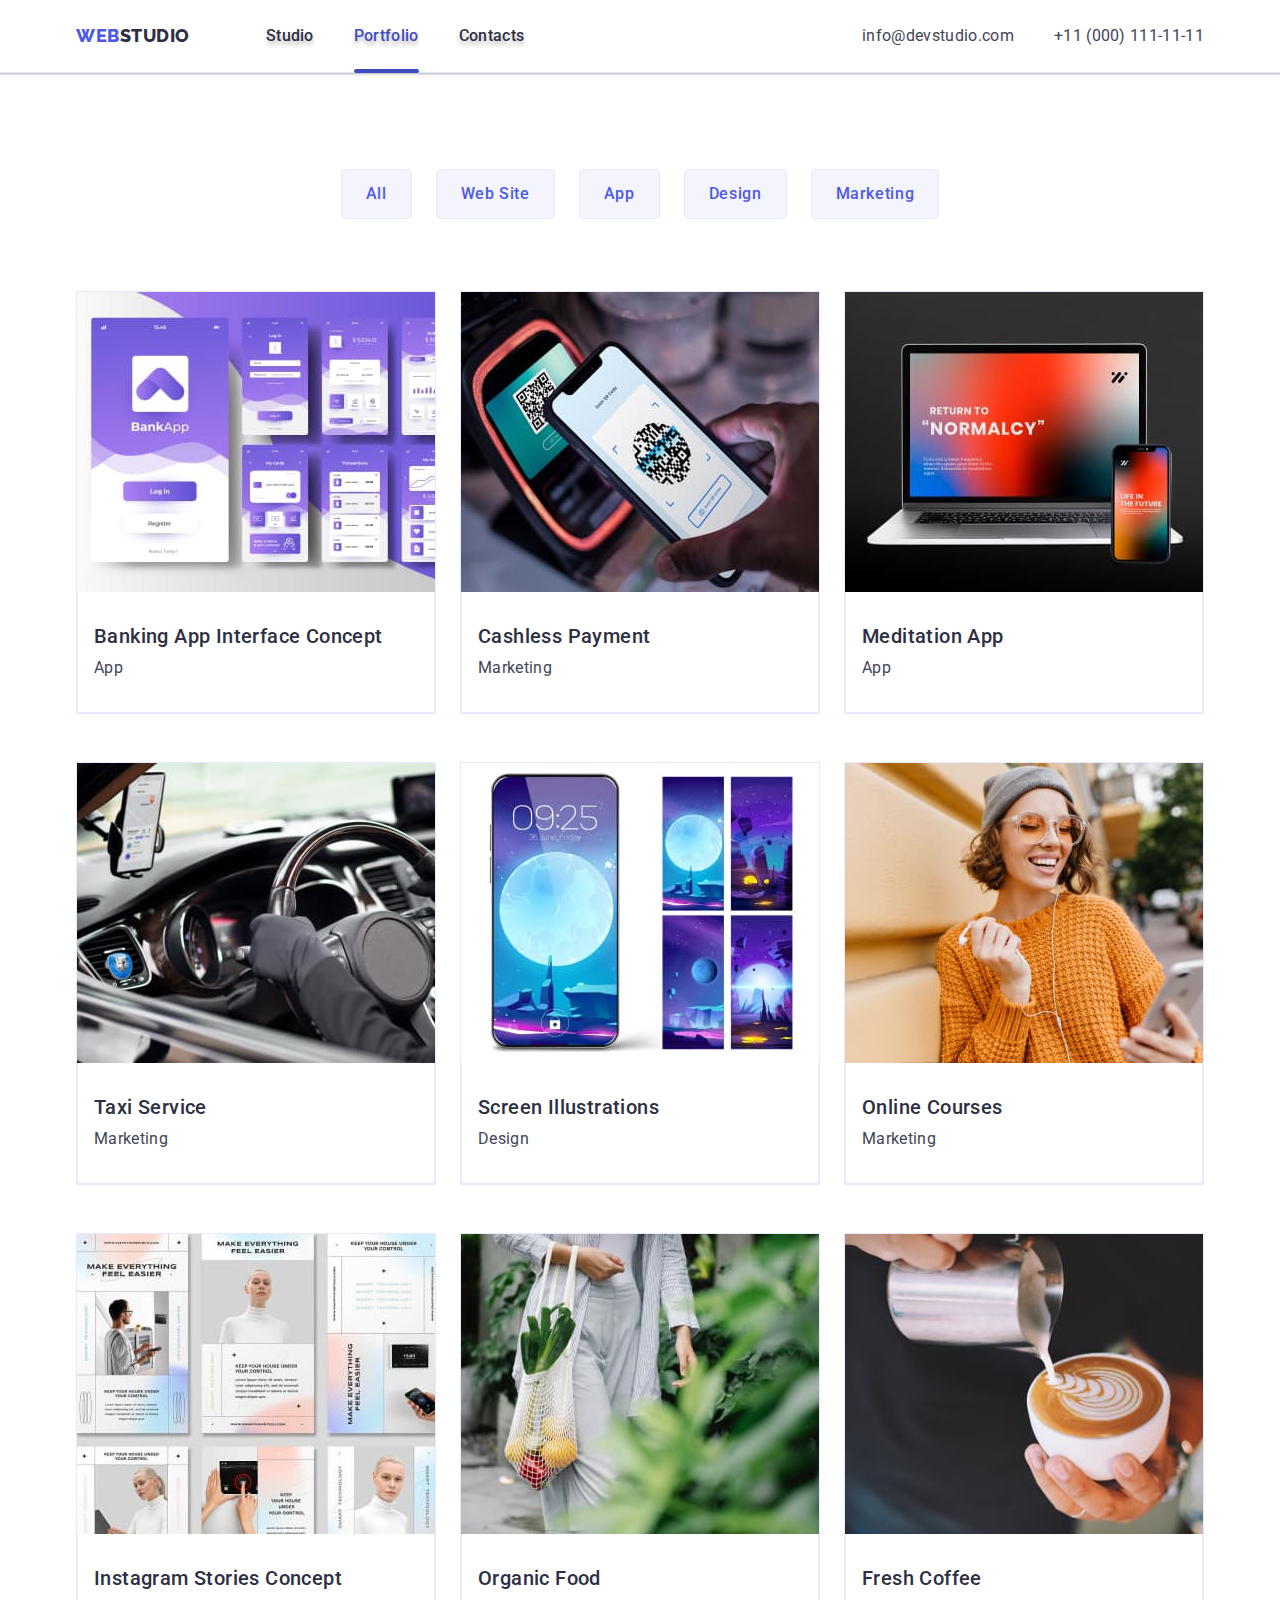
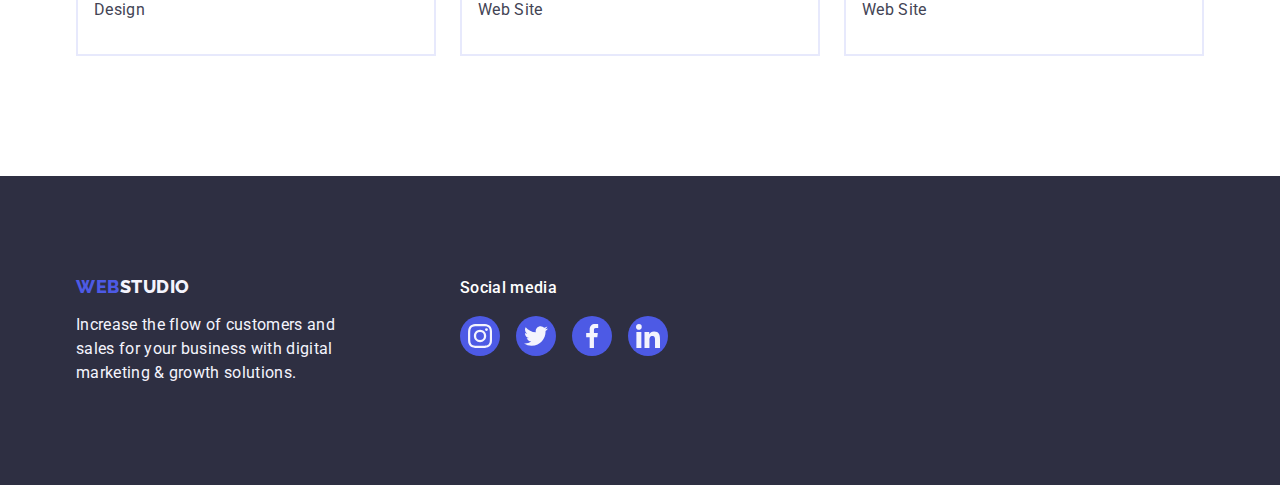
==== portfolio.html @ dc49971d "Initial commit" ====
<!DOCTYPE html>
<html lang="en">
  <head>
    <meta charset="UTF-8" />
    <meta http-equiv="X-UA-Compatible" content="IE=edge" />
    <meta name="viewport" content="width=device-width, initial-scale=1.0" />
    <title>Document</title>
    <link rel="preconnect" href="https://fonts.googleapis.com" />
    <link rel="preconnect" href="https://fonts.gstatic.com" crossorigin />
    <link
      href="https://fonts.googleapis.com/css2?family=Raleway:wght@800&family=Roboto:wght@400;500;700;900&display=swap"
      rel="stylesheet"
    />
    <link
      rel="stylesheet"
      href="https://cdnjs.cloudflare.com/ajax/libs/modern-normalize/1.1.0/modern-normalize.min.css"
    />
    <link rel="stylesheet" href="./css/styles.css" />
  </head>
  <body>
    <!-- Header -->
    <header class="page-header">
      <div class="page-header-container container">
        <nav class="page-navigation">
          <a class="logo link" href="./index.html">Web<span class="logo-style">Studio</span> </a>
          <ul class="site-nav list">
            <li class="menu-item">
              <a href="./index.html" class="menu-link link">Studio</a>
            </li>
            <li class="menu-item">
              <a href="./portfolio.html" class="menu-link active-page link">Portfolio</a>
            </li>
            <li class="menu-item">
              <a href="" class="menu-link link">Contacts</a>
            </li>
          </ul>
        </nav>
        <address class="page-address">
          <ul class="list-address list">
            <li><a href="mailto:info@devstudio.com" class="link">info@devstudio.com</a></li>
            <li><a href="tel:+110001111111" class="link">+11 (000) 111-11-11</a></li>
          </ul>
        </address>
      </div>
    </header>
    <main>
      <!-- Section Projects -->
      <section class="projects">
        <div class="container">
          <h1 class="visually-hidden">Projects Menu</h1>
          <ul class="projects-list list">
            <li>
              <button class="project-btn" type="button">All</button>
            </li>
            <li><button class="project-btn" type="button">Web Site</button></li>
            <li><button class="project-btn" type="button">App</button></li>
            <li><button class="project-btn" type="button">Design</button></li>
            <li><button class="project-btn" type="button">Marketing</button></li>
          </ul>
          <ul class="project-items list">
            <li class="portfolio-item">
              <a href="" class="project-item link">
                <div class="project-list-img-wrapper">
                  <img
                    src="./images/portfolio/img1b.jpg"
                    alt="Banking App Interface"
                    width="360"
                    height="300"
                  />
                  <p class="overlay">
                    14 Stylish and User-Friendly App Design Concepts · Task Manager App · Calorie
                    Tracker App · Exotic Fruit Ecommerce App · Cloud Storage App
                  </p>
                </div>
                <div class="portfolio-card-wrapper">
                  <h2 class="subtitle">Banking App Interface Concept</h2>
                  <p class="description-text">App</p>
                </div>
              </a>
            </li>
            <li class="portfolio-item">
              <a href="" class="project-item link">
                <div class="project-list-img-wrapper">
                  <img
                    src="./images/portfolio/img2b.jpg"
                    alt="Cashless Payment"
                    width="360"
                    height="300"
                  />
                  <p class="overlay">
                    14 Stylish and User-Friendly App Design Concepts · Task Manager App · Calorie
                    Tracker App · Exotic Fruit Ecommerce App · Cloud Storage App
                  </p>
                </div>
                <div class="portfolio-card-wrapper">
                  <h2 class="subtitle">Cashless Payment</h2>
                  <p class="description-text">Marketing</p>
                </div>
              </a>
            </li>
            <li class="portfolio-item">
              <a href="" class="project-item link">
                <div class="project-list-img-wrapper">
                  <img
                    src="./images/portfolio/img3b.jpg"
                    alt="Meditation App"
                    width="360"
                    height="300"
                  />
                  <p class="overlay">
                    14 Stylish and User-Friendly App Design Concepts · Task Manager App · Calorie
                    Tracker App · Exotic Fruit Ecommerce App · Cloud Storage App
                  </p>
                </div>
                <div class="portfolio-card-wrapper">
                  <h2 class="subtitle">Meditation App</h2>
                  <p class="description-text">App</p>
                </div>
              </a>
            </li>
            <li class="portfolio-item">
              <a href="" class="project-item link">
                <div class="project-list-img-wrapper">
                  <img
                    src="./images/portfolio/img4b.jpg"
                    alt="Taxi Service"
                    width="360"
                    height="300"
                  />
                  <p class="overlay">
                    14 Stylish and User-Friendly App Design Concepts · Task Manager App · Calorie
                    Tracker App · Exotic Fruit Ecommerce App · Cloud Storage App
                  </p>
                </div>
                <div class="portfolio-card-wrapper">
                  <h2 class="subtitle">Taxi Service</h2>
                  <p class="description-text">Marketing</p>
                </div>
              </a>
            </li>
            <li class="portfolio-item">
              <a href="" class="project-item link">
                <div class="project-list-img-wrapper">
                  <img
                    src="./images/portfolio/img5b.jpg"
                    alt="Screen Illustrations"
                    width="360"
                    height="300"
                  />
                  <p class="overlay">
                    14 Stylish and User-Friendly App Design Concepts · Task Manager App · Calorie
                    Tracker App · Exotic Fruit Ecommerce App · Cloud Storage App
                  </p>
                </div>
                <div class="portfolio-card-wrapper">
                  <h2 class="subtitle">Screen Illustrations</h2>
                  <p class="description-text">Design</p>
                </div>
              </a>
            </li>
            <li class="portfolio-item">
              <a href="" class="project-item link">
                <div class="project-list-img-wrapper">
                  <img
                    src="./images/portfolio/img6b.jpg"
                    alt="Online Courses"
                    width="360"
                    height="300"
                  />
                  <p class="overlay">
                    14 Stylish and User-Friendly App Design Concepts · Task Manager App · Calorie
                    Tracker App · Exotic Fruit Ecommerce App · Cloud Storage App
                  </p>
                </div>
                <div class="portfolio-card-wrapper">
                  <h2 class="subtitle">Online Courses</h2>
                  <p class="description-text">Marketing</p>
                </div>
              </a>
            </li>
            <li class="portfolio-item">
              <a href="" class="project-item link">
                <div class="project-list-img-wrapper">
                  <img
                    src="./images/portfolio/img7b.jpg"
                    alt="Instagram Stories Concept"
                    width="360"
                    height="300"
                  />
                  <p class="overlay">
                    14 Stylish and User-Friendly App Design Concepts · Task Manager App · Calorie
                    Tracker App · Exotic Fruit Ecommerce App · Cloud Storage App
                  </p>
                </div>
                <div class="portfolio-card-wrapper">
                  <h2 class="subtitle">Instagram Stories Concept</h2>
                  <p class="description-text">Design</p>
                </div>
              </a>
            </li>
            <li class="portfolio-item">
              <a href="" class="project-item link">
                <div class="project-list-img-wrapper">
                  <img
                    src="./images/portfolio/img8b.jpg"
                    alt="Organic Food"
                    width="360"
                    height="300"
                  />
                  <p class="overlay">
                    14 Stylish and User-Friendly App Design Concepts · Task Manager App · Calorie
                    Tracker App · Exotic Fruit Ecommerce App · Cloud Storage App
                  </p>
                </div>
                <div class="portfolio-card-wrapper">
                  <h2 class="subtitle">Organic Food</h2>
                  <p class="description-text">Web Site</p>
                </div>
              </a>
            </li>
            <li class="portfolio-item">
              <a href="" class="project-item link">
                <div class="project-list-img-wrapper">
                  <img
                    src="./images/portfolio/img9b.jpg"
                    alt="Fresh Coffee"
                    width="360"
                    height="300"
                  />
                  <p class="overlay">
                    14 Stylish and User-Friendly App Design Concepts · Task Manager App · Calorie
                    Tracker App · Exotic Fruit Ecommerce App · Cloud Storage App
                  </p>
                </div>
                <div class="portfolio-card-wrapper">
                  <h2 class="subtitle">Fresh Coffee</h2>
                  <p class="description-text">Web Site</p>
                </div>
              </a>
            </li>
          </ul>
        </div>
      </section>
    </main>
    <!-- Footer Content -->
    <footer class="footer-block">
      <div class="footer-wrapper container">
        <div class="logo-container">
          <a class="footer-logo link" href="./index.html"
            >Web<span class="footer-logo-style">Studio</span>
          </a>
          <p class="footer-text">
            Increase the flow of customers and sales for your business with digital marketing &
            growth solutions.
          </p>
        </div>
        <div class="social-media-container">
          <p class="social-media-footer">Social media</p>
          <ul class="social-footer-list list">
            <li class="social-list-item">
              <a href="" class="social-list-link-footer">
                <svg class="social-list-icon" aria-label="instagram" width="24" height="24">
                  <use href="./images/icons.svg#icon-instagram"></use>
                </svg>
              </a>
            </li>
            <li class="social-list-item">
              <a href="" class="social-list-link-footer">
                <svg class="social-list-icon" aria-label="twitter" width="24" height="24">
                  <use href="./images/icons.svg#icon-twitter"></use>
                </svg>
              </a>
            </li>
            <li class="social-list-item">
              <a href="" class="social-list-link-footer">
                <svg class="social-list-icon" aria-label="facebook" width="24" height="24">
                  <use href="./images/icons.svg#icon-facebook"></use>
                </svg>
              </a>
            </li>
            <li class="social-list-item">
              <a href="" class="social-list-link-footer">
                <svg class="social-list-icon" aria-label="linkedin" width="24" height="24">
                  <use href="./images/icons.svg#icon-linkedin"></use>
                </svg>
              </a>
            </li>
          </ul>
        </div>
      </div>
    </footer>
  </body>
</html>
---- css/styles.css ----
:root {
  --main-font-family: 'Roboto', sans-serif;
  --secondary-font-family: 'Raleway', sans-serif;
  --color-primary: #4d5ae5;
  --color-pressed: #404bbf;
  --color-dark: #2e2f42;
  --color-success: #31d0aa;
  --color-primary-text: #434455;
  --color-subtle-text: #8e8f99;
  --color-accent: #e7e9fc;
  --color-light: #f4f4fd;
  --color-modal-overlay: #f4f4fd;
  --color-hero-background: #2e2f42;
  --color-white-background: #ffffff;
  --color-modal-background: #fcfcfc;
}

body {
  font-family: var(--main-font-family);
  color: var(--color-primary-text);
  background-color: var(--color-white-background);
}

.list {
  list-style: none;
}

button {
  cursor: pointer;
}

.link {
  text-decoration: none;
}

h1,
h2,
h3,
h4,
h5,
p {
  margin-top: 0;
  margin-bottom: 0;
}

ul,
ol {
  margin-top: 0;
  margin-bottom: 0;
  padding-left: 0;
}

img {
  display: block;
}

/* ===============Components=============== */

.container {
  width: 1158px;
  padding: 0 15px;
  margin: 0 auto;
}

.visually-hidden {
  position: absolute;
  width: 1px;
  height: 1px;
  margin: -1px;
  border: 0;
  padding: 0;
  white-space: nowrap;
  clip-path: inset(100%);
  clip: rect(0 0 0 0);
  overflow: hidden;
}

.section {
  padding-top: 120px;
  padding-bottom: 120px;
}

/* ==================Components=============== */

/* ===================Header================== */
.page-header {
  border-bottom: 1px solid var(--color-accent);
  box-shadow: 0px 2px 1px rgba(46, 47, 66, 0.08), 0px 1px 1px rgba(46, 47, 66, 0.16),
    0px 1px 6px rgba(46, 47, 66, 0.08);
}

.page-header-container {
  display: flex;
  align-items: center;
  justify-content: space-between;
}

.page-navigation {
  display: flex;
  align-items: center;
}

.site-nav {
  display: flex;
  align-items: center;
}

.menu-item:not(:last-child) {
  margin-right: 40px;
}

.list-address {
  display: flex;
  text-align: center;
  gap: 40px;
}

.logo {
  padding: 24px 0;
  font-family: var(--secondary-font-family);
  font-weight: 800;
  font-size: 18px;
  line-height: 1.17;
  letter-spacing: 0.03em;
  text-transform: uppercase;
  color: var(--color-primary);
  display: block;
  text-decoration: none;
  margin-right: 76px;
  align-items: center;
}

.logo-style {
  color: var(--color-dark);
}

.site-nav .link {
  /* color: var(--color-dark); */
  font-weight: 500;
  font-size: 16px;
  line-height: 1.5;
  letter-spacing: 0.02em;
  display: block;
  text-shadow: 0px 4px 4px rgba(0, 0, 0, 0.25);
  transition: color 250ms cubic-bezier(0.4, 0, 0.2, 1);
}

.site-nav .menu-link:not(:last-child) {
  margin-right: 40px;
}

.site-nav .link:hover,
.site-nav .link:focus {
  color: var(--color-pressed);
}

.page-address {
  font-style: normal;
}

.list-address .link {
  font-style: normal;
  font-weight: 400;
  font-size: 16px;
  line-height: 1.5;
  letter-spacing: 0.02em;
  color: var(--color-primary-text);
  transition: color 250ms cubic-bezier(0.4, 0, 0.2, 1);
}

.list-address .link:hover,
.list-address .link:focus {
  color: var(--color-pressed);
}

.menu-link {
  position: relative;
  color: var(--color-dark);
  padding: 24px 0 24px 0;
}
.active-page::after {
  position: absolute;
  content: '';
  width: 100%;
  height: 4px;
  left: 0px;
  bottom: -1px;
  background-color: var(--color-pressed);
  border-radius: 2px;
}

.active-page {
  color: var(--color-pressed);
}

/* ===================Header================== */

/* ===================Hero==================== */

.main-title {
  font-weight: 700;
  font-size: 56px;
  line-height: 1.07;
  text-align: center;
  letter-spacing: 0.02em;
  max-width: 496px;
  color: var(--color-white-background);
  margin-left: auto;
  margin-right: auto;
  margin-bottom: 48px;
}

.hero {
  max-width: 1440px;
  height: 600px;
  background: var(--color-hero-background);
  background-image: linear-gradient(rgba(46, 47, 66, 0.7), rgba(46, 47, 66, 0.7)),
    url('../images/bg.jpg');
  background-repeat: no-repeat;
  background-position: center;
  background-size: cover;
  margin-left: auto;
  margin-right: auto;
  padding-top: 188px;
  padding-bottom: 188px;
}

.modal-open-btn {
  font-family: var(--main-font-family);
  font-weight: 500;
  font-size: 16px;
  line-height: 1.5;
  display: block;
  letter-spacing: 0.04em;
  color: var(--color-white-background);
  background: var(--color-primary);
  border-radius: 4px;
  border: none;
  margin: 48px auto 0 auto;
  min-width: 169px;
  padding: 16px 32px;
  transition: background-color 250ms cubic-bezier(0.4, 0, 0.2, 1);
}

.modal-open-btn:hover,
.modal-open-btn:focus {
  background: var(--color-pressed);
}

/* ===================Hero==================== */

/* ============== Section About ============== */

.about {
  padding: 120px 0;
}

.icon-about {
  display: flex;
  justify-content: center;
  align-items: center;
  background-color: var(--color-light);
  margin-bottom: 8px;
  border-radius: 4px;
  height: 112px;
}

.about-list {
  gap: 24px;
  display: flex;
  align-items: top;
}

.about-list-item {
  width: calc((100% - 72px) / 4);
}

.subtitle {
  font-weight: 500;
  font-size: 20px;
  line-height: 1.2;
  letter-spacing: 0.02em;
  color: var(--color-dark);
  margin-bottom: 8px;
}

.description-text {
  font-weight: 400;
  font-size: 16px;
  line-height: 1.5;
  letter-spacing: 0.02em;
  color: var(--color-primary-text);
}

/* ============== Section About ============== */

/* =========Section What are we doing========= */

.services {
  padding-bottom: 120px;
}

.title {
  font-weight: 700;
  font-size: 36px;
  text-align: center;
  letter-spacing: 0.02em;
  text-transform: capitalize;
  color: var(--color-dark);
  margin-bottom: 72px;
  line-height: 1.1;
}

.list-services {
  gap: 24px;
  display: flex;
  align-items: center;
}

.service-item {
  width: calc((100% - 48px) / 3);
}
/* =========Section What are we doing========= */

/* ============Section Our Team============ */
.team-company {
  background: var(--color-light);
  padding: 120px 0 120px;
}
.subtitle-name {
  font-weight: 500;
  font-size: 20px;
  line-height: 1.2;
  text-align: center;
  letter-spacing: 0.02em;
  color: var(--color-dark);
  margin-bottom: 8px;
}

.position {
  font-weight: 400;
  font-size: 16px;
  line-height: 1.5;
  letter-spacing: 0.02em;
  color: var(--color-primary-text);
}

.team-list-item {
  background: var(--color-white-background);
  flex-basis: calc((100% - 72px) / 4);
  box-shadow: 0px 1px 6px rgba(46, 47, 66, 0.08), 0px 1px 1px rgba(46, 47, 66, 0.16),
    0px 2px 1px rgba(46, 47, 66, 0.08);
  border-radius: 0px 0px 4px 4px;
}

.list-team-company {
  display: flex;
  align-items: center;
  gap: 24px;
  flex-wrap: wrap;
}

.team-card-wrapper {
  text-align: center;
  padding: 32px 0 32px;
}

.social-list {
  display: flex;
  justify-content: center;
  gap: 24px;
  margin-top: 8px;
}

.social-list-link {
  display: flex;
  justify-content: center;
  align-items: center;
  width: 40px;
  height: 40px;
  border-radius: 50%;
  fill: var(--color-light);
  background-color: var(--color-primary);
  transition: background-color 250ms cubic-bezier(0.4, 0, 0.2, 1);
}

.social-list-link:hover,
.social-list-link:focus {
  background-color: var(--color-pressed);
}

/* ============Section Our Team============ */
/* ===========Section Customers============ */

.customer-icon {
  fill: currentColor;
}

.customers {
  padding: 120px 0;
}

.customers-list {
  display: flex;
  justify-content: center;
  align-items: center;
  gap: 24px;
}

.customer-link {
  display: flex;
  justify-content: center;
  align-items: center;
  border: 1px solid var(--color-subtle-text);
  color: var(--color-subtle-text);
  border-radius: 4px;
  padding: 16px 32px;
  height: 100%;
  transition: border-color 250ms cubic-bezier(0.4, 0, 0.2, 1),
    color 250ms cubic-bezier(0.4, 0, 0.2, 1);
}

.customers-link-item {
  width: calc((100% - 120px) / 6);
  background-color: var(--color-white-background);
  height: 88px;
}

.customer-link:hover,
.customer-link:focus {
  border: 1px solid var(--color-pressed);
  color: var(--color-pressed);
}

.customer-link:hover .customer-icon,
.customer-link:focus .customer-icon {
  color: var(--color-pressed);
}

/* ===========Section Customers============ */

/* ============Footer Content============== */
.footer-block {
  background: var(--color-hero-background);
  padding: 100px 0 100px 0;
}

.footer-logo {
  color: var(--color-primary);
  font-family: var(--secondary-font-family);
  font-weight: 800;
  font-size: 18px;
  line-height: 1.17;
  letter-spacing: 0.03em;
  text-transform: uppercase;
  margin-bottom: 16px;
  display: inline-block;
  text-decoration: none;
}

.footer-logo-style {
  color: var(--color-light);
}

.footer-text {
  font-size: 16px;
  line-height: 1.5;
  letter-spacing: 0.02em;
  color: var(--color-light);
  width: 264px;
}

.social-media-footer {
  font-weight: 500;
  font-size: 16px;
  line-height: 1.5;
  letter-spacing: 0.02em;
  color: var(--color-white-background);
  font-family: var(--main-font-family);
  margin-bottom: 16px;
}

.social-footer-list {
  display: flex;
  justify-content: center;
  gap: 16px;
}

.social-list-item {
  width: 40px;
  height: 40px;
}

.social-list-icon {
  fill: var(--color-light);
}

.logo-container {
  margin-right: 120px;
}

.footer-wrapper {
  display: flex;
  align-items: baseline;
}

.social-list-link-footer {
  display: flex;
  justify-content: center;
  align-items: center;
  width: 100%;
  height: 100%;
  border-radius: 50%;
  background-color: var(--color-primary);
  transition: background-color 250ms cubic-bezier(0.4, 0, 0.2, 1);
}

.social-list-link-footer:hover,
.social-list-link-footer:focus {
  background-color: var(--color-success);
}

/* ============Footer Content============ */

/* ===========Section Projects=========== */

.projects-list {
  gap: 24px;
  display: flex;
  margin-bottom: 72px;
  align-items: center;
  justify-content: center;
}

.project-btn {
  font-family: var(--main-font-family);
  color: var(--color-primary);
  font-weight: 500;
  font-size: 16px;
  line-height: 1.5;
  display: flex;
  justify-content: center;
  align-items: center;
  text-align: center;
  letter-spacing: 0.04em;
  padding: 12px 24px;
  background-color: var(--color-modal-overlay);
  border: 1px solid var(--color-accent);
  border-radius: 4px;
  transition: color 250ms cubic-bezier(0.4, 0, 0.2, 1),
    background-color 250ms cubic-bezier(0.4, 0, 0.2, 1),
    border-color 250ms cubic-bezier(0.4, 0, 0.2, 1), box-shadow 250ms cubic-bezier(0.4, 0, 0.2, 1);
}

.project-btn:hover,
.project-btn:focus {
  color: var(--color-white-background);
  background: var(--color-pressed);
  border: 1px solid transparent;
  border-radius: 4px;
  box-shadow: 0px 3px 1px rgba(0, 0, 0, 0.1), 0px 2px 1px rgba(0, 0, 0, 0.08),
    0px 2px 2px rgba(0, 0, 0, 0.12);
}

.portfolio-item {
  width: calc((100% - 48px) / 3);
  border: 1px solid var(--color-accent);
}

.project-items {
  column-gap: 24px;
  row-gap: 48px;
  display: flex;
  align-items: center;
  flex-wrap: wrap;
}

.projects {
  padding: 96px 0 120px;
}

.portfolio-card-wrapper {
  padding: 32px 16px;
  border-bottom: 1px solid var(--color-accent);
  border-left: 1px solid var(--color-accent);
  border-right: 1px solid var(--color-accent);
  border-top: none;
}

.project-item {
  display: block;
  transition: box-shadow 250ms cubic-bezier(0.4, 0, 0.2, 1);
}

.project-item:hover,
.project-item:focus {
  box-shadow: 0px 1px 6px rgba(46, 47, 66, 0.08), 0px 1px 1px rgba(46, 47, 66, 0.16),
    0px 2px 1px rgba(46, 47, 66, 0.08);
}

.project-list-img-wrapper {
  position: relative;
  overflow: hidden;
}

.overlay {
  position: absolute;
  top: 0;
  left: 0;
  width: 100%;
  height: 100%;
  background: var(--color-primary);
  padding: 40px 32px;
  font-family: var(--main-font-family);
  font-style: normal;
  font-weight: 400;
  font-size: 16px;
  line-height: 1.5;
  letter-spacing: 0.02em;
  color: var(--color-modal-overlay);
  transform: translate(0px, 100%);
  transition: transform 250ms cubic-bezier(0.4, 0, 0.2, 1);
}

.project-item:hover .overlay,
.project-item:focus .overlay {
  transform: translate(0%);
}

/* ===========Section Projects=========== */

/* =========== Modal window =========== */
.backdrop {
  position: fixed;
  top: 0;
  left: 0;
  width: 100%;
  height: 100%;
  z-index: 100;
  background: rgba(46, 47, 66, 0.4);
  transition: opacity 250ms cubic-bezier(0.4, 0, 0.2, 1),
    visibility 250ms cubic-bezier(0.4, 0, 0.2, 1);
}

.backdrop.is-hidden {
  visibility: hidden;
  opacity: 0;
  pointer-events: none;
}

.modal {
  position: absolute;
  top: 50%;
  left: 50%;
  transform: translate(-50%, -50%);
  width: 408px;
  height: 584px;
  min-height: 576px;
  background-color: var(--color-modal-background);
  transition: transform 250ms cubic-bezier(0.4, 0, 0.2, 1);
  box-shadow: 0px 1px 1px rgba(0, 0, 0, 0.14), 0px 1px 3px rgba(0, 0, 0, 0.12),
    0px 2px 1px rgba(0, 0, 0, 0.2);
  border-radius: 4px;
}

.modal-close-btn {
  position: absolute;
  top: 24px;
  right: 24px;
  display: flex;
  align-items: center;
  justify-content: center;
  width: 24px;
  height: 24px;
  background: var(--color-accent);
  border: 1px solid rgba(0, 0, 0, 0.1);
  border-radius: 50%;
  padding: 0;
  transition: background-color 250ms cubic-bezier(0.4, 0, 0.2, 1),
    border 250ms cubic-bezier(0.4, 0, 0.2, 1);
}

.modal-close-icon {
  transition: fill 250ms cubic-bezier(0.4, 0, 0.2, 1);
}

.modal-close-btn:hover,
.modal-close-btn:focus {
  background-color: var(--color-pressed);
  border: none;
}

.modal-close-btn:hover .modal-close-icon,
.modal-close-btn:focus .modal-close-icon {
  fill: var(--color-white-background);
}
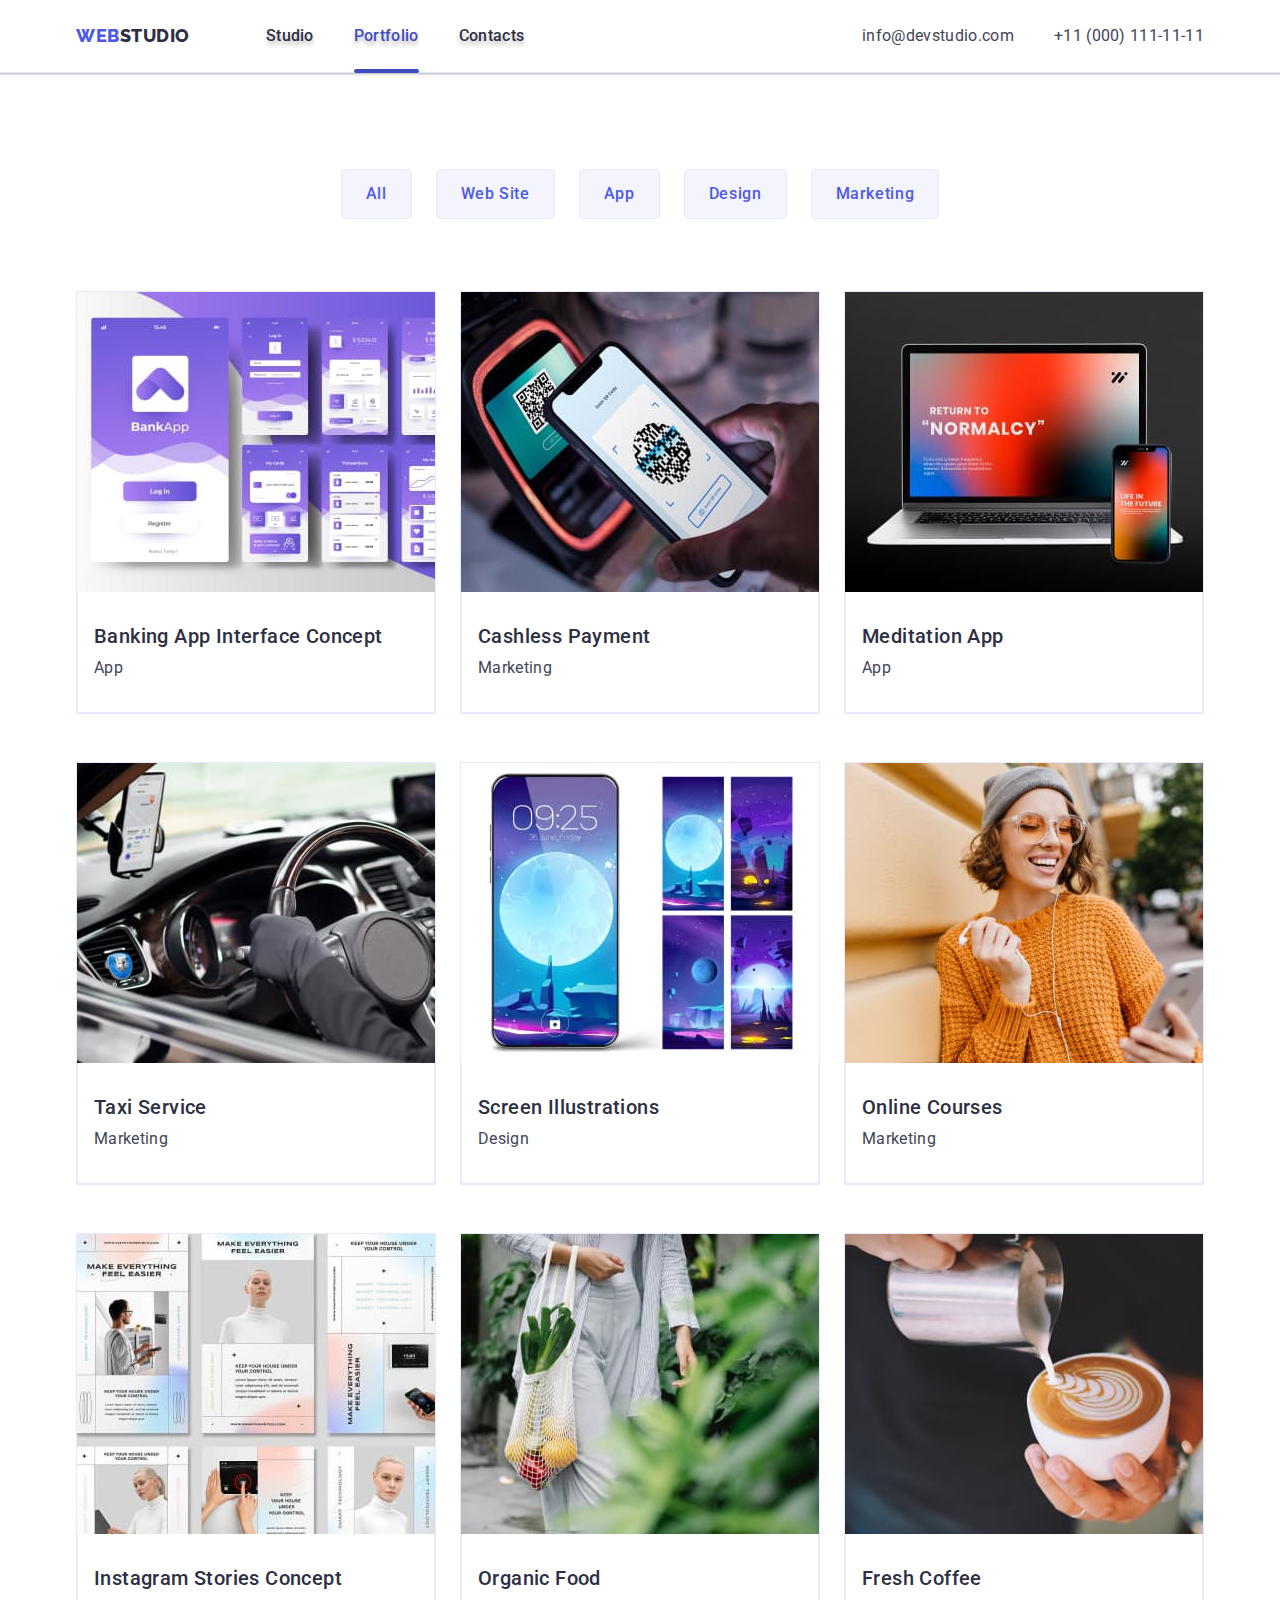
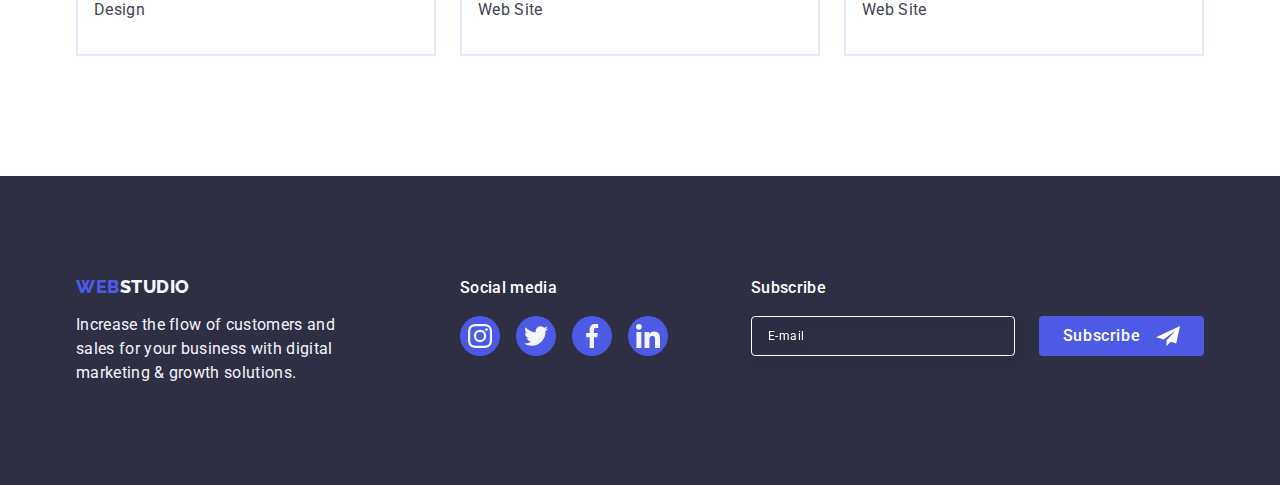
==== commit 72d384cc: "footer-portfolio" ====
--- a/portfolio.html
+++ b/portfolio.html
@@ -287,6 +287,26 @@
             </li>
           </ul>
         </div>
+        <div class="subscribe-container">
+          <p class="subscribe-form-title">Subscribe</p>
+          <form class="subscribe-wrapper">
+            <label class="subscribe-form">
+              <input
+                class="subscribe-form-input"
+                type="email"
+                name="user_email"
+                placeholder="E-mail"
+                required
+              />
+            </label>
+            <button class="btn-subscribe" type="submit">
+              Subscribe
+              <svg class="subscribe-send-icon" width="24" height="24">
+                <use href="./images/icons.svg#icon-frame"></use>
+              </svg>
+            </button>
+          </form>
+        </div>
       </div>
     </footer>
   </body>
--- a/css/styles.css
+++ b/css/styles.css
@@ -520,6 +520,80 @@
   background-color: var(--color-success);
 }
 
+/* ============= Subscribe ============= */
+
+.subscribe-container {
+  margin-left: auto;
+}
+
+.subscribe-wrapper {
+  display: flex;
+}
+
+.subscribe-form {
+  margin-right: 24px;
+}
+
+.subscribe-form-title {
+  font-family: var(--main-font-family);
+  font-style: normal;
+  font-weight: 500;
+  font-size: 16px;
+  line-height: 1.5;
+  letter-spacing: 0.02em;
+  color: var(--color-white-background);
+  margin-bottom: 16px;
+}
+
+.subscribe-form-input {
+  width: 264px;
+  height: 40px;
+  border: 1px solid var(--color-white-background);
+  background-color: transparent;
+  font-size: 12px;
+  line-height: 1.5;
+  letter-spacing: 0.04em;
+  color: var(--color-white-background);
+  padding-left: 16px;
+  filter: drop-shadow(0px 4px 4px rgba(0, 0, 0, 0.15));
+  border-radius: 4px;
+  outline: none;
+}
+
+.subscribe-form-input::placeholder {
+  color: var(--color-white-background);
+}
+
+.btn-subscribe {
+  min-width: 165px;
+  height: 40px;
+  display: flex;
+  justify-content: center;
+  align-items: center;
+  background-color: var(--color-primary);
+  border-radius: 4px;
+  font-family: var(--main-font-family);
+  font-weight: 500;
+  font-size: 16px;
+  line-height: 1.5;
+  letter-spacing: 0.04em;
+  border: none;
+  color: var(--color-white-background);
+}
+
+.btn-subscribe:hover,
+.btn-subscribe:focus {
+  background: var(--color-pressed);
+  color: var(--color-white-background);
+}
+
+.subscribe-send-icon {
+  margin-left: 16px;
+  fill: var(--color-white-background);
+}
+
+/* ============= Subscribe ============= */
+
 /* ============Footer Content============ */
 
 /* ===========Section Projects=========== */
@@ -661,6 +735,7 @@
   box-shadow: 0px 1px 1px rgba(0, 0, 0, 0.14), 0px 1px 3px rgba(0, 0, 0, 0.12),
     0px 2px 1px rgba(0, 0, 0, 0.2);
   border-radius: 4px;
+  padding: 72px 24px 24px 24px;
 }
 
 .modal-close-btn {
@@ -694,3 +769,144 @@
 .modal-close-btn:focus .modal-close-icon {
   fill: var(--color-white-background);
 }
+
+.contact-form-field,
+.contact-form-input-wrapper {
+  display: block;
+}
+
+.contact-form-input {
+  width: 100%;
+  height: 40px;
+  border: 1px solid rgba(46, 47, 66, 0.4);
+  border-radius: 4px;
+  background-color: transparent;
+  outline: transparent;
+  padding-left: 34px;
+}
+
+.text-form-modal {
+  font-family: var(--main-font-family);
+  font-style: normal;
+  font-weight: 500;
+  font-size: 16px;
+  line-height: 1.5;
+  text-align: center;
+  letter-spacing: 0.02em;
+  color: var(--color-dark);
+  margin-bottom: 16px;
+}
+
+.contact-form-field {
+  display: block;
+  font-family: var(--main-font-family);
+  font-style: normal;
+  font-weight: 400;
+  font-size: 12px;
+  line-height: 1.17;
+  letter-spacing: 0.04em;
+  color: var(--color-subtle-text);
+  margin-bottom: 4px;
+  margin-top: 8px;
+}
+
+.contact-form-input-icon {
+  position: absolute;
+  display: block;
+  width: 18px;
+  height: 24px;
+  top: 50%;
+  left: 16px;
+  transform: translateY(-50%);
+  transition: fill 250ms cubic-bezier(0.4, 0, 0.2, 1);
+}
+
+.contact-form-input:focus {
+  outline: none;
+  border-color: var(--color-primary);
+}
+
+.contact-form-input:focus + .contact-form-input-icon {
+  fill: var(--color-primary);
+}
+
+.icon-form-modal {
+  position: relative;
+}
+
+.contact-form-message {
+  width: 100%;
+  height: 120px;
+  resize: none;
+  padding-top: 8px;
+  padding-left: 16px;
+  line-height: 1.17;
+  color: rgba(46, 47, 66, 0.4);
+  letter-spacing: 0.04em;
+  font-size: 12px;
+  font-family: var(--main-font-family);
+}
+
+.contact-form-message:focus {
+  outline: none;
+  border-color: var(--color-primary);
+}
+
+.contact-form-checkbox-wrapper {
+  font-size: 12px;
+  line-height: 1.17;
+  letter-spacing: 0.04em;
+  color: var(--color-subtle-text);
+}
+
+.modal-contact-form-policy {
+  width: 16px;
+  height: 16px;
+  border: 1px solid var(--color-dark);
+  border-radius: 2px;
+  display: inline-flex;
+  align-items: center;
+  justify-content: center;
+  fill: transparent;
+  margin-right: 8px;
+}
+
+.input-checkbox:checked + .contact-form-checkbox-wrapper > .modal-contact-form-policy {
+  background-color: var(--color-pressed);
+  border: none;
+  fill: var(--color-white-background);
+  border-color: var(--color-pressed);
+}
+
+.privacy-policy {
+  color: var(--color-primary);
+}
+
+.contact-form-submit {
+  display: block;
+  padding: 16px 32px;
+  min-width: 169px;
+  margin-left: auto;
+  margin-right: auto;
+  background: var(--color-primary);
+  box-shadow: 0px 4px 4px rgba(0, 0, 0, 0.15);
+  border-radius: 4px;
+  font-family: var(--main-font-family);
+  font-weight: 500;
+  border: none;
+  font-size: 16px;
+  line-height: 1.5;
+  text-align: center;
+  letter-spacing: 0.04em;
+  color: var(--color-white-background);
+  margin-top: 24px;
+  transition: background-color 250ms cubic-bezier(0.4, 0, 0.2, 1);
+}
+
+.contact-form-submit:hover,
+.contact-form-submit:focus {
+  background: var(--color-primary);
+  color: var(--color-white-background);
+}
+
+/* =========== Modal window =========== */
